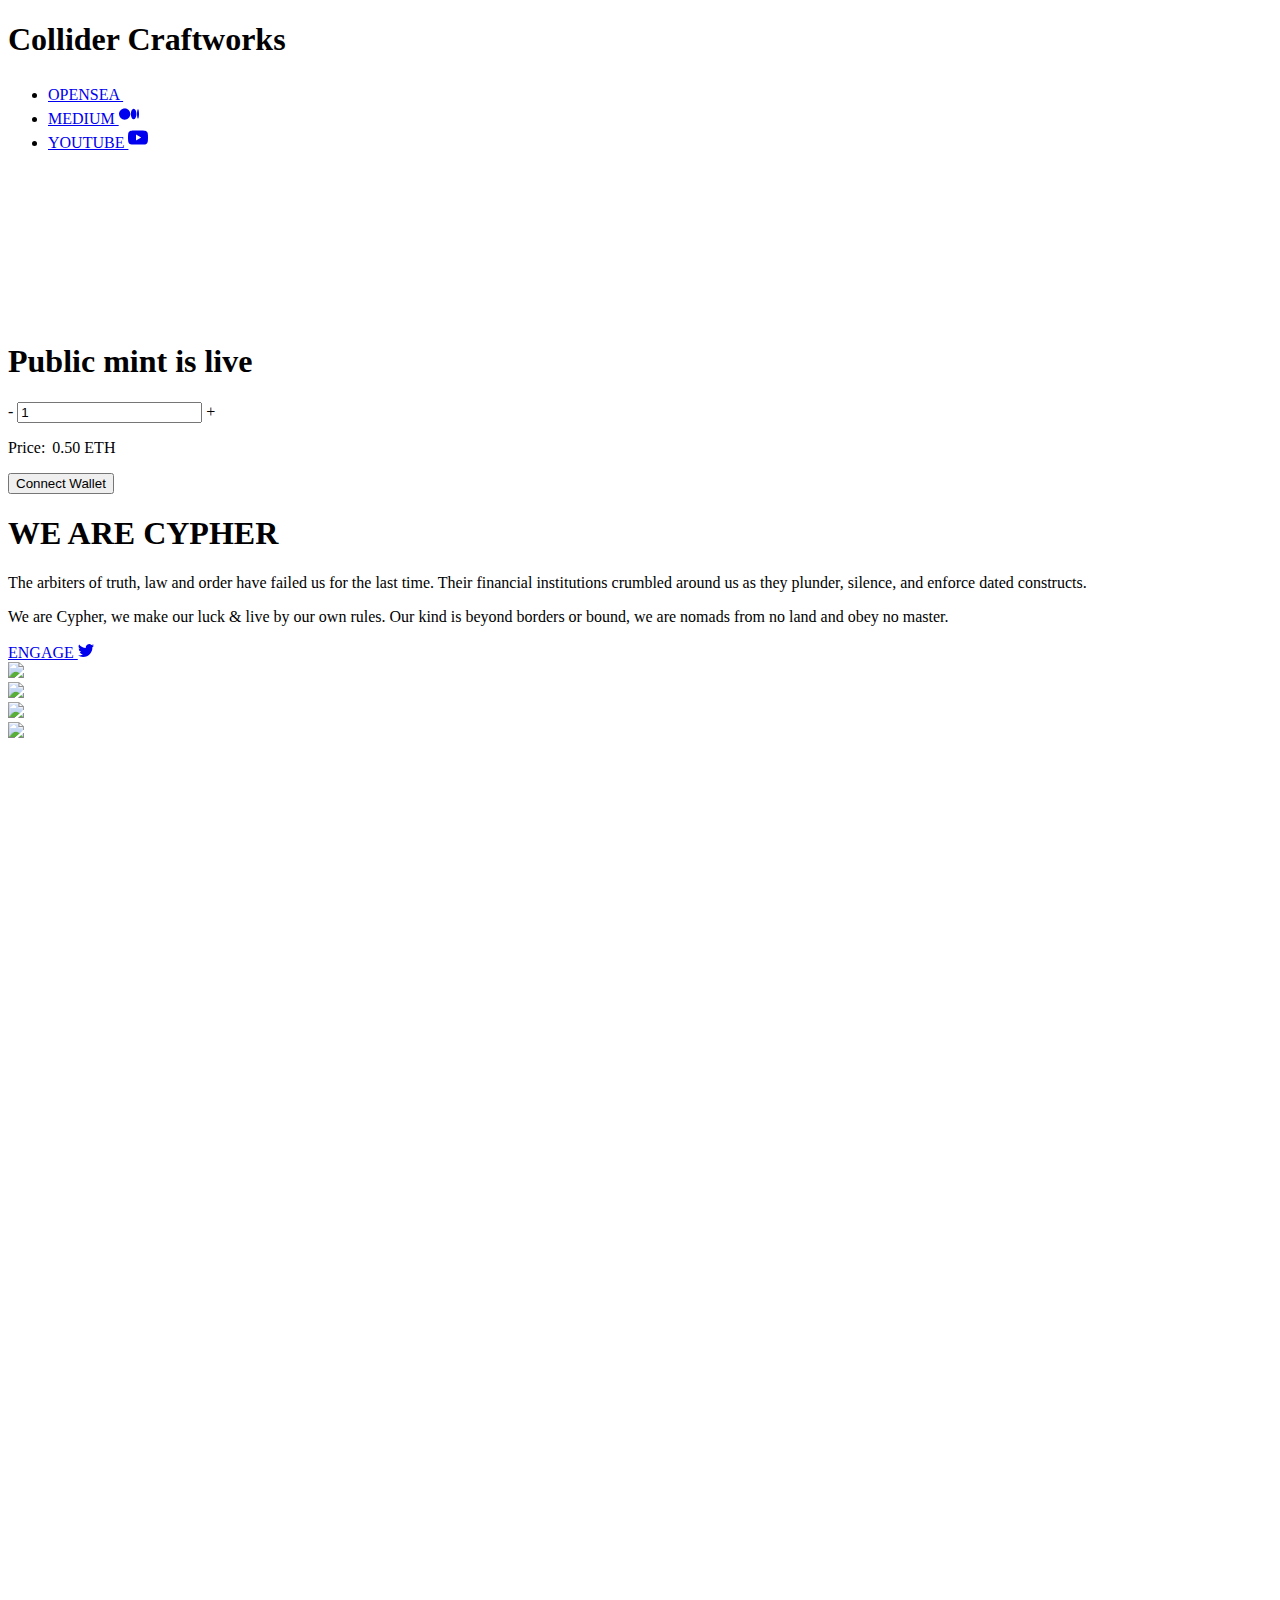
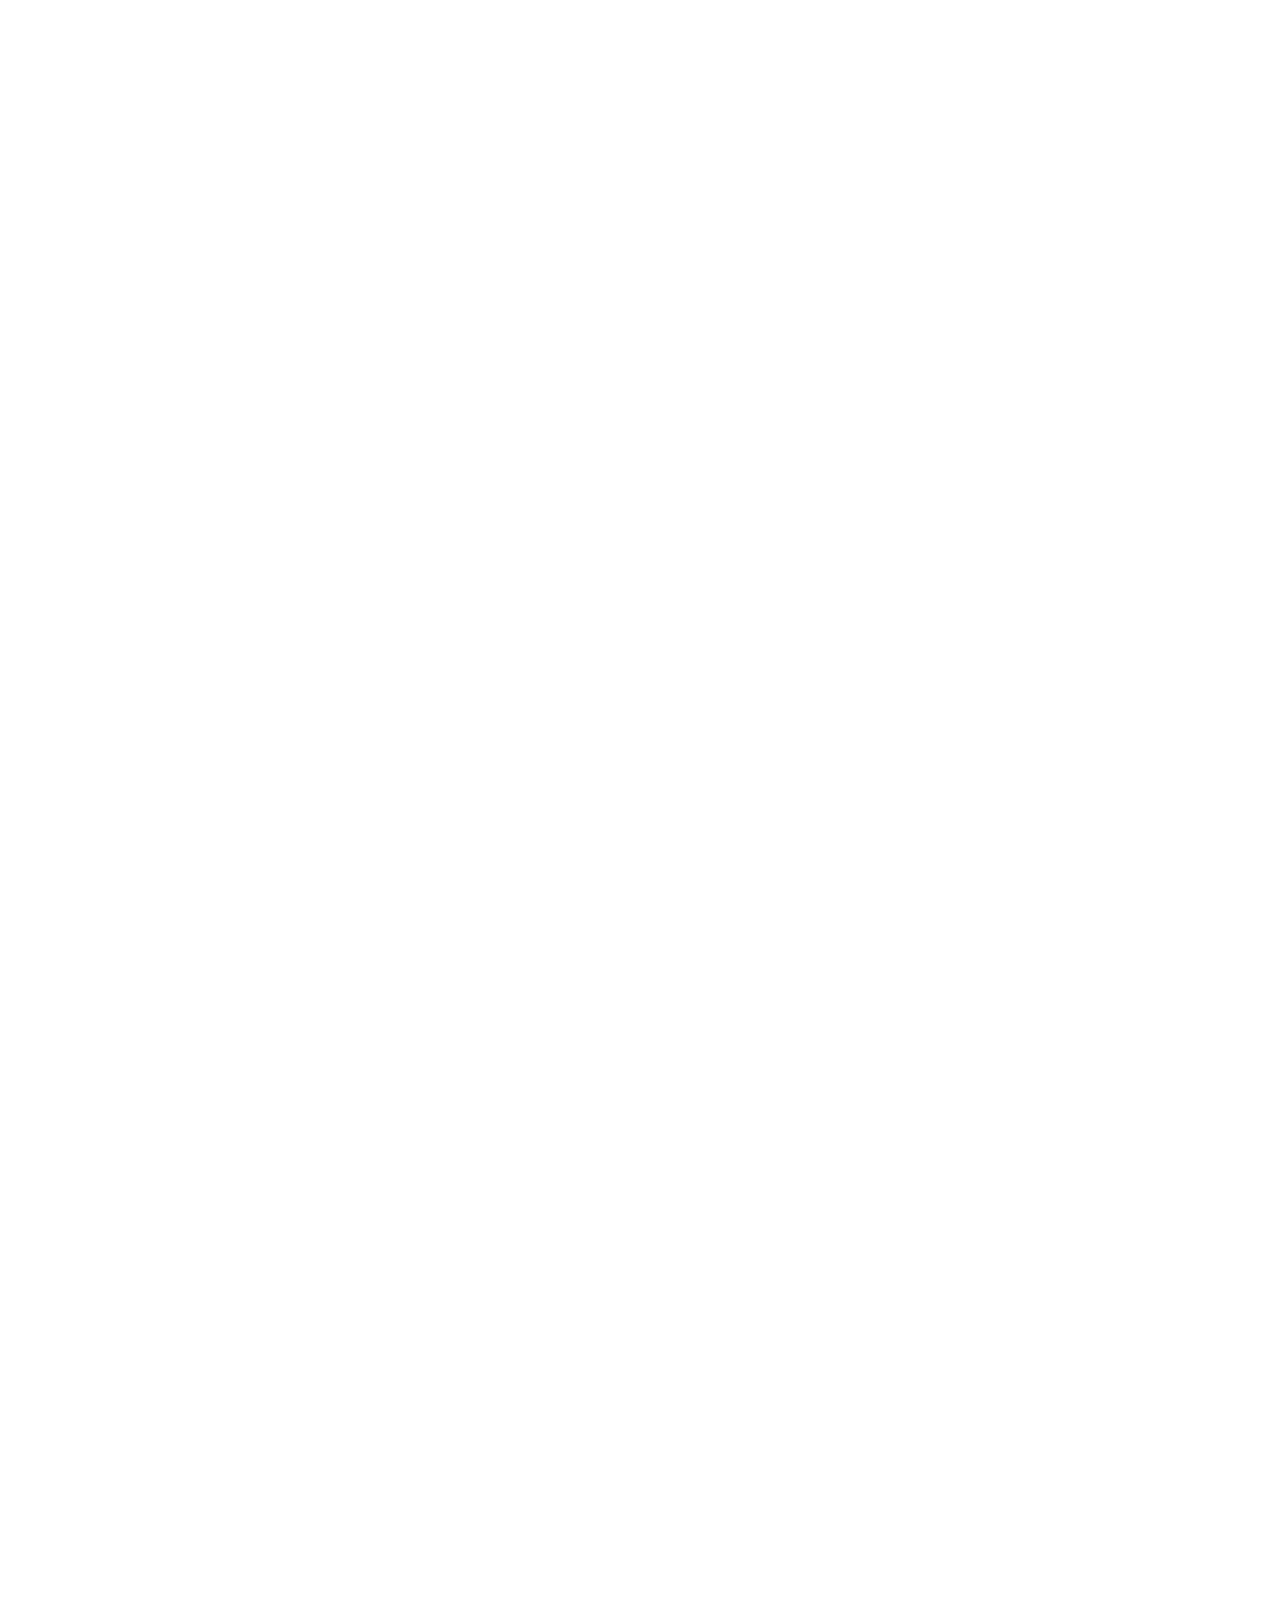
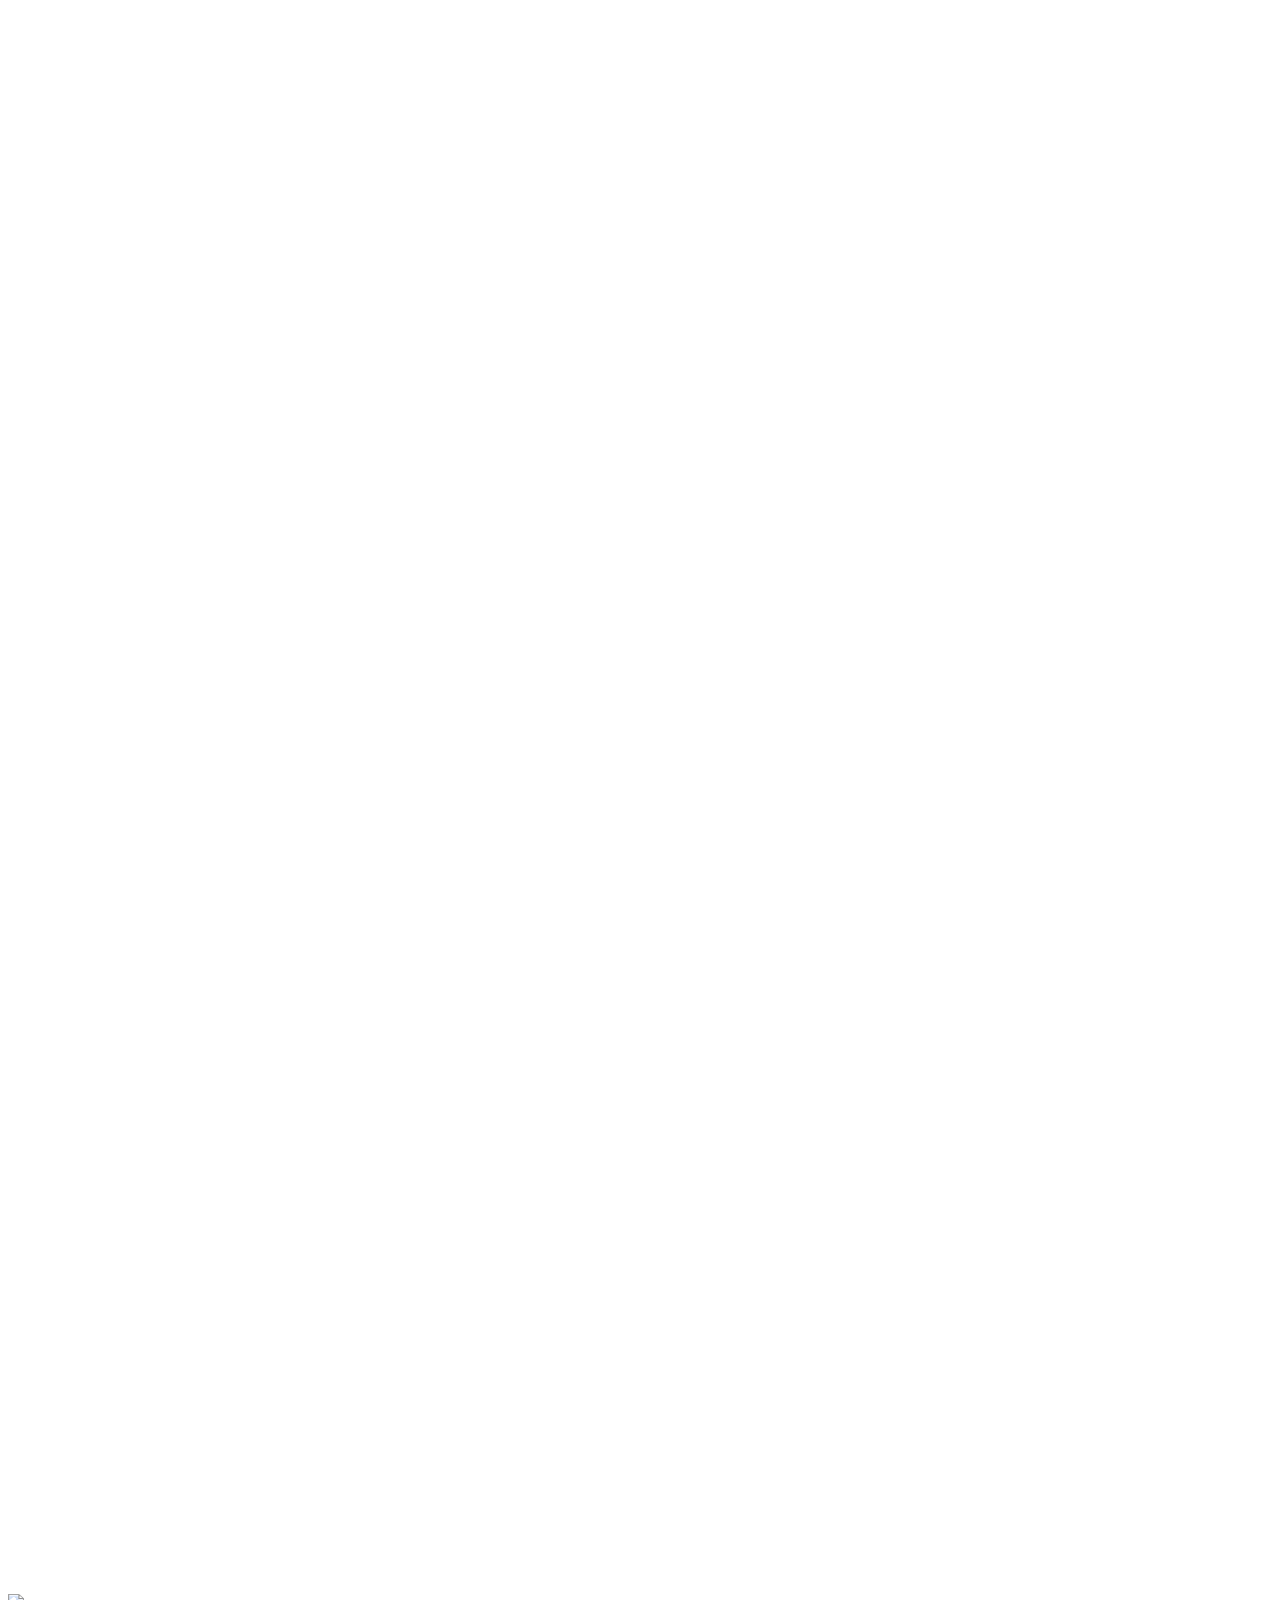
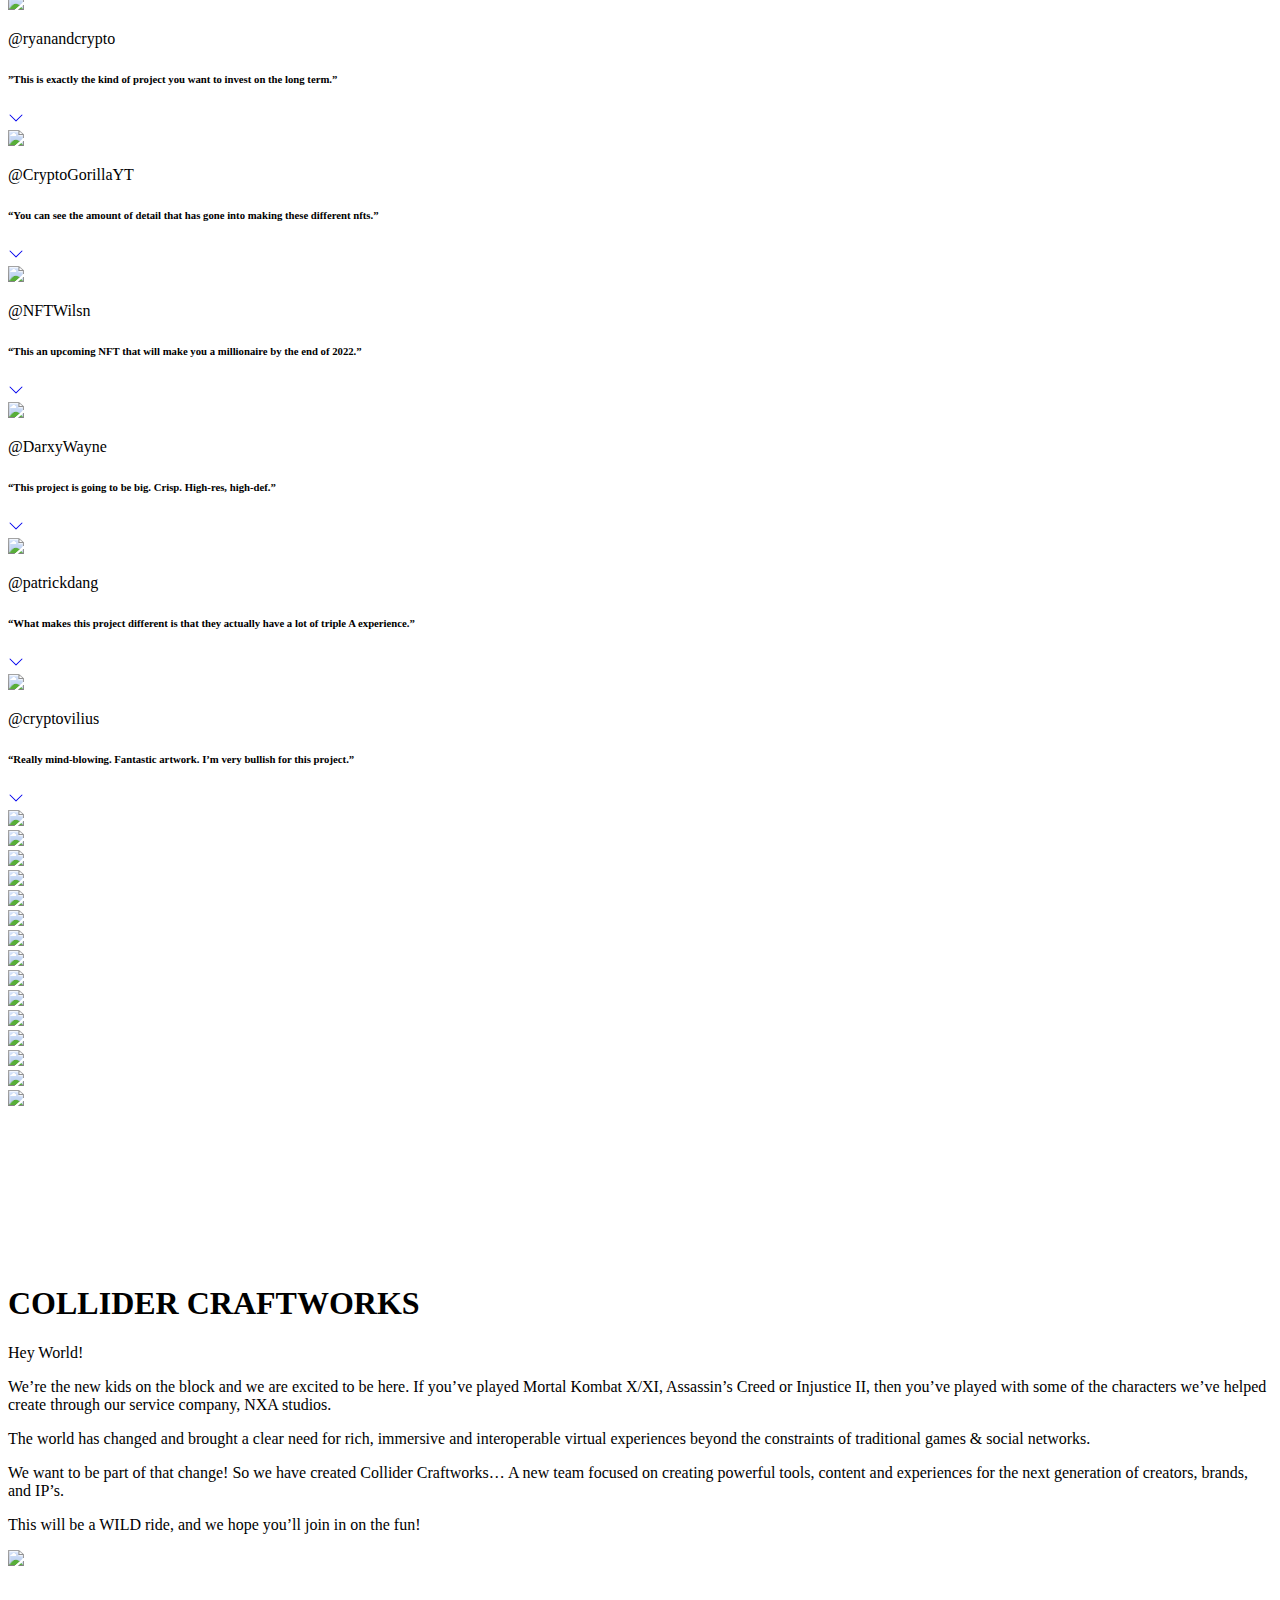
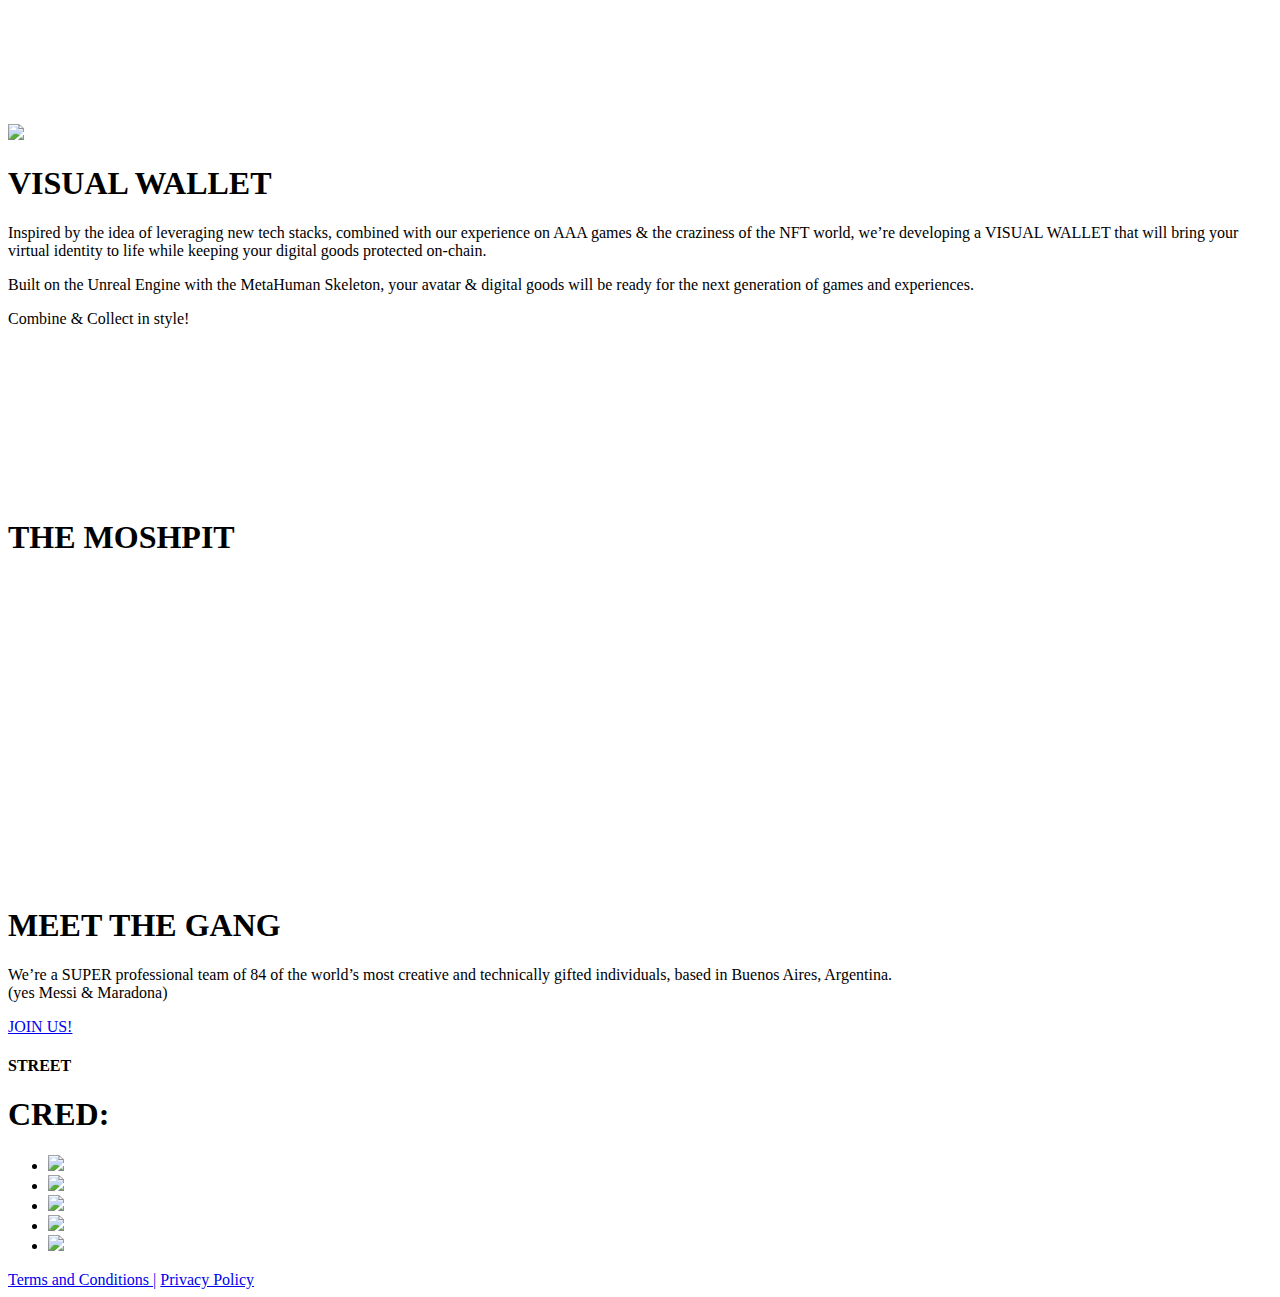
==== index.html @ 47e01b67 "Add files via upload" ====
<!DOCTYPE html>
<html lang="en">

<head>
    <meta charset="UTF-8" />
    <meta http-equiv="X-UA-Compatible" content="IE=edge" />
    <meta name="viewport" content="width=device-width, initial-scale=1.0" />
    <title>Cypher - Collider Craftworks</title>
    <meta name="description" content="Chat " />
    <link rel="stylesheet" href="assets/css/bootstrap-grid.min.css" />
    <link rel="stylesheet" href="assets/css/bootstrap.min.css" />
    <link rel="preconnect" href="https://fonts.googleapis.com" />
    <link rel="preconnect" href="https://fonts.gstatic.com" crossorigin />
    <link
        href="https://fonts.googleapis.com/css2?family=Poppins:ital,wght@0,100;0,200;0,300;0,400;0,500;0,600;0,700;0,800;0,900;1,300;1,400;1,500;1,600;1,700;1,800;1,900&display=swap"
        rel="stylesheet" />
    <link rel="stylesheet" href="assets/css/style.css" />
    <link rel="stylesheet" href="assets/css/responsive.css" />
    <link rel="stylesheet" href="assets/css/animate.css" />
    <link rel="stylesheet" href="assets/css/swiper.min.css">
    <script src="https://code.jquery.com/jquery-1.11.0.min.js"></script>
</head>

<body>

    <header class="header">
        <div class="container">
            <div class="header-content">
                <div class="head-logo">
                    <h1>Collider Craftworks</h1>
                </div>
                <div class="header-right">
                    <ul>
                        <li>
                            <a href="https://opensea.io/collection/cypher-drop-1">
                                OPENSEA
                                <svg width="20px" height="20px" viewBox="0 0 90 90" fill="none"
                                    xmlns="http://www.w3.org/2000/svg" style="user-select: auto;">
                                    <path
                                        d="M45 0C20.151 0 0 20.151 0 45C0 69.849 20.151 90 45 90C69.849 90 90 69.849 90 45C90 20.151 69.858 0 45 0ZM22.203 46.512L22.392 46.206L34.101 27.891C34.272 27.63 34.677 27.657 34.803 27.945C36.756 32.328 38.448 37.782 37.656 41.175C37.323 42.57 36.396 44.46 35.352 46.206C35.217 46.458 35.073 46.71 34.911 46.953C34.839 47.061 34.713 47.124 34.578 47.124H22.545C22.221 47.124 22.032 46.773 22.203 46.512ZM74.376 52.812C74.376 52.983 74.277 53.127 74.133 53.19C73.224 53.577 70.119 55.008 68.832 56.799C65.538 61.38 63.027 67.932 57.402 67.932H33.948C25.632 67.932 18.9 61.173 18.9 52.83V52.56C18.9 52.344 19.08 52.164 19.305 52.164H32.373C32.634 52.164 32.823 52.398 32.805 52.659C32.706 53.505 32.868 54.378 33.273 55.17C34.047 56.745 35.658 57.726 37.395 57.726H43.866V52.677H37.467C37.143 52.677 36.945 52.299 37.134 52.029C37.206 51.921 37.278 51.813 37.368 51.687C37.971 50.823 38.835 49.491 39.699 47.97C40.284 46.944 40.851 45.846 41.31 44.748C41.4 44.55 41.472 44.343 41.553 44.145C41.679 43.794 41.805 43.461 41.895 43.137C41.985 42.858 42.066 42.57 42.138 42.3C42.354 41.364 42.444 40.374 42.444 39.348C42.444 38.943 42.426 38.52 42.39 38.124C42.372 37.683 42.318 37.242 42.264 36.801C42.228 36.414 42.156 36.027 42.084 35.631C41.985 35.046 41.859 34.461 41.715 33.876L41.661 33.651C41.553 33.246 41.454 32.868 41.328 32.463C40.959 31.203 40.545 29.97 40.095 28.818C39.933 28.359 39.753 27.918 39.564 27.486C39.294 26.82 39.015 26.217 38.763 25.65C38.628 25.389 38.52 25.155 38.412 24.912C38.286 24.642 38.16 24.372 38.025 24.111C37.935 23.913 37.827 23.724 37.755 23.544L36.963 22.086C36.855 21.888 37.035 21.645 37.251 21.708L42.201 23.049H42.219C42.228 23.049 42.228 23.049 42.237 23.049L42.885 23.238L43.605 23.436L43.866 23.508V20.574C43.866 19.152 45 18 46.413 18C47.115 18 47.754 18.288 48.204 18.756C48.663 19.224 48.951 19.863 48.951 20.574V24.939L49.482 25.083C49.518 25.101 49.563 25.119 49.599 25.146C49.725 25.236 49.914 25.38 50.148 25.56C50.337 25.704 50.535 25.884 50.769 26.073C51.246 26.46 51.822 26.955 52.443 27.522C52.605 27.666 52.767 27.81 52.92 27.963C53.721 28.71 54.621 29.583 55.485 30.555C55.728 30.834 55.962 31.104 56.205 31.401C56.439 31.698 56.7 31.986 56.916 32.274C57.213 32.661 57.519 33.066 57.798 33.489C57.924 33.687 58.077 33.894 58.194 34.092C58.554 34.623 58.86 35.172 59.157 35.721C59.283 35.973 59.409 36.252 59.517 36.522C59.85 37.26 60.111 38.007 60.273 38.763C60.327 38.925 60.363 39.096 60.381 39.258V39.294C60.435 39.51 60.453 39.744 60.471 39.987C60.543 40.752 60.507 41.526 60.345 42.3C60.273 42.624 60.183 42.93 60.075 43.263C59.958 43.578 59.85 43.902 59.706 44.217C59.427 44.856 59.103 45.504 58.716 46.098C58.59 46.323 58.437 46.557 58.293 46.782C58.131 47.016 57.96 47.241 57.816 47.457C57.609 47.736 57.393 48.024 57.168 48.285C56.97 48.555 56.772 48.825 56.547 49.068C56.241 49.437 55.944 49.779 55.629 50.112C55.449 50.328 55.251 50.553 55.044 50.751C54.846 50.976 54.639 51.174 54.459 51.354C54.144 51.669 53.892 51.903 53.676 52.11L53.163 52.569C53.091 52.641 52.992 52.677 52.893 52.677H48.951V57.726H53.91C55.017 57.726 56.07 57.339 56.925 56.61C57.213 56.358 58.482 55.26 59.985 53.604C60.039 53.541 60.102 53.505 60.174 53.487L73.863 49.527C74.124 49.455 74.376 49.644 74.376 49.914V52.812V52.812Z"
                                        fill="rgba(255, 255, 255, 0.7)" style="user-select: auto;"></path>
                                </svg>
                            </a>
                        </li>
                        <li>
                            <a href="https://medium.com/@collidercraftworks/collider-craftworks-ec8d30b95893">
                                MEDIUM
                                <svg stroke="currentColor" fill="currentColor" stroke-width="0" viewBox="0 0 16 16"
                                    style="width: 20px; height: 20px; user-select: auto;" height="1em" width="1em"
                                    xmlns="http://www.w3.org/2000/svg">
                                    <path
                                        d="M9.025 8c0 2.485-2.02 4.5-4.513 4.5A4.506 4.506 0 0 1 0 8c0-2.486 2.02-4.5 4.512-4.5A4.506 4.506 0 0 1 9.025 8zm4.95 0c0 2.34-1.01 4.236-2.256 4.236-1.246 0-2.256-1.897-2.256-4.236 0-2.34 1.01-4.236 2.256-4.236 1.246 0 2.256 1.897 2.256 4.236zM16 8c0 2.096-.355 3.795-.794 3.795-.438 0-.793-1.7-.793-3.795 0-2.096.355-3.795.794-3.795.438 0 .793 1.699.793 3.795z"
                                        style="user-select: auto;"></path>
                                </svg>
                            </a>
                        </li>
                        <li>
                            <a href="https://www.youtube.com/channel/UCFMcJo771WLCYR36zHGZeZQ">
                                YOUTUBE
                                <svg stroke="currentColor" fill="currentColor" stroke-width="0" viewBox="0 0 16 16"
                                    style="width: 20px; height: 20px; user-select: auto;" height="1em" width="1em"
                                    xmlns="http://www.w3.org/2000/svg">
                                    <path
                                        d="M8.051 1.999h.089c.822.003 4.987.033 6.11.335a2.01 2.01 0 0 1 1.415 1.42c.101.38.172.883.22 1.402l.01.104.022.26.008.104c.065.914.073 1.77.074 1.957v.075c-.001.194-.01 1.108-.082 2.06l-.008.105-.009.104c-.05.572-.124 1.14-.235 1.558a2.007 2.007 0 0 1-1.415 1.42c-1.16.312-5.569.334-6.18.335h-.142c-.309 0-1.587-.006-2.927-.052l-.17-.006-.087-.004-.171-.007-.171-.007c-1.11-.049-2.167-.128-2.654-.26a2.007 2.007 0 0 1-1.415-1.419c-.111-.417-.185-.986-.235-1.558L.09 9.82l-.008-.104A31.4 31.4 0 0 1 0 7.68v-.123c.002-.215.01-.958.064-1.778l.007-.103.003-.052.008-.104.022-.26.01-.104c.048-.519.119-1.023.22-1.402a2.007 2.007 0 0 1 1.415-1.42c.487-.13 1.544-.21 2.654-.26l.17-.007.172-.006.086-.003.171-.007A99.788 99.788 0 0 1 7.858 2h.193zM6.4 5.209v4.818l4.157-2.408L6.4 5.209z"
                                        style="user-select: auto;"></path>
                                </svg>
                            </a>
                        </li>
                    </ul>
                </div>
            </div>
        </div>
    </header>
    <section class="banner">
        <div class="video-holder">
            <video src="assets/cypher.mp4" loop muted autoplay></video>
        </div>
        <div class="container">
            <div class="banner-content">
                <div class="banner-form">
                    <form>
                        <h1 id="status">Public mint is live</h1>
                        <div class="number">
                            <span class="minus" id="btn-minus">-</span>
                            <input id="totalNFT" type="text" value="1" />
                            <span class="plus" id="btn-plus">+</span>
                        </div>
                        <p>Price: <span id="totalETH" style="margin-left:3px;">0.5</span>0 ETH</p>
                        <button id="connectBtn" type="button" style="display: inline-block;">Connect Wallet</button>
                        <button id="checkoutBtn" type="button" style="display: none;">Mint</button>
                    </form>
                </div>
            </div>
        </div>
    </section>
    <section class="we-are-cypher">
        <div class="container">
            <div class="we-are-content wow fadeInUp">
                <h1>
                    <span>WE ARE</span>
                    CYPHER
                </h1>
                <p>The arbiters of truth, law and order have failed us for the last time.
                    Their financial institutions crumbled around us as they plunder, silence,
                    and enforce dated constructs.
                </p>
                <p>
                    We are Cypher, we make our luck & live by our own rules.
                    Our kind is beyond borders or bound, we are nomads from no land and obey no master.
                </p>
                <!-- <div class="lite-papper" data-toggle="collapse" href="#collapseExample" role="button"
                    aria-expanded="false" aria-controls="collapseExample">
                    READ LITE PAPER<svg stroke="currentColor" fill="currentColor" stroke-width="0" viewBox="0 0 16 16"
                        style="margin-left: 1vw; user-select: auto;" height="1em" width="1em"
                        xmlns="http://www.w3.org/2000/svg">
                        <path
                            d="M7.247 11.14 2.451 5.658C1.885 5.013 2.345 4 3.204 4h9.592a1 1 0 0 1 .753 1.659l-4.796 5.48a1 1 0 0 1-1.506 0z"
                            style="user-select: auto;"></path>
                    </svg>
                </div> -->
                <a href="#" class="we-are-btn">
                    ENGAGE <svg stroke="currentColor" fill="currentColor" stroke-width="0" viewBox="0 0 16 16"
                        height="1em" width="1em" xmlns="http://www.w3.org/2000/svg" style="user-select: auto;">
                        <path
                            d="M5.026 15c6.038 0 9.341-5.003 9.341-9.334 0-.14 0-.282-.006-.422A6.685 6.685 0 0 0 16 3.542a6.658 6.658 0 0 1-1.889.518 3.301 3.301 0 0 0 1.447-1.817 6.533 6.533 0 0 1-2.087.793A3.286 3.286 0 0 0 7.875 6.03a9.325 9.325 0 0 1-6.767-3.429 3.289 3.289 0 0 0 1.018 4.382A3.323 3.323 0 0 1 .64 6.575v.045a3.288 3.288 0 0 0 2.632 3.218 3.203 3.203 0 0 1-.865.115 3.23 3.23 0 0 1-.614-.057 3.283 3.283 0 0 0 3.067 2.277A6.588 6.588 0 0 1 .78 13.58a6.32 6.32 0 0 1-.78-.045A9.344 9.344 0 0 0 5.026 15z"
                            style="user-select: auto;"></path>
                    </svg>
                </a>
            </div>
            <div class="collapse" id="collapseExample">
                <div class="swiper-container slide2">
                    <div class="swiper-wrapper">
                        <div class="swiper-slide">
                            <div class="inner-slide-img">
                                <img src="assets/images/slideboximg.jpg">
                            </div>
                        </div>
                        <div class="swiper-slide">
                            <div class="inner-slide-img">
                                <img src="assets/images/slideboximg.jpg">
                            </div>
                        </div>
                        <div class="swiper-slide">
                            <div class="inner-slide-img">
                                <img src="assets/images/slideboximg.jpg">
                            </div>
                        </div>
                        <div class="swiper-slide">
                            <div class="inner-slide-img">
                                <img src="assets/images/slideboximg.jpg">
                            </div>
                        </div>

                    </div>
                    <!-- Add Pagination -->
                    <!-- <div class="swiper-pagination"></div> -->
                </div>
            </div>
        </div>
    </section>

    <section class="slides-holder">
        <div class="card-slide-btn prev">
            <svg viewBox="0 0 10 16" xmlns="http://www.w3.org/2000/svg" style="user-select: auto;">
                <polyline fill="none" stroke-width="1.4" points="1,15 8,8 1,1" stroke="#fff" style="user-select: auto;">
                </polyline>
            </svg>
        </div>
        <div class="card-slide-btn next">
            <svg viewBox="0 0 10 16" xmlns="http://www.w3.org/2000/svg" style="user-select: auto;">
                <polyline fill="none" stroke-width="1.4" points="1,15 8,8 1,1" stroke="#fff" style="user-select: auto;">
                </polyline>
            </svg>
        </div>
        <div class="container">
            <div class="swiper-container slide1">
                <div class="swiper-wrapper">
                    <div class="swiper-slide">
                        <div class="slide-card-box">
                            <img src="assets/images/ryanandcrypto.jpg">
                            <p>@ryanandcrypto</p>
                            <h6>”This is exactly the kind of project you want to invest on the long term.”</h6>
                            <a href="#">
                                <svg stroke="currentColor" fill="currentColor" stroke-width="0" viewBox="0 0 16 16"
                                    class="iconCard" height="1em" width="1em" xmlns="http://www.w3.org/2000/svg"
                                    style="user-select: auto;">
                                    <path fill-rule="evenodd"
                                        d="M1.646 4.646a.5.5 0 0 1 .708 0L8 10.293l5.646-5.647a.5.5 0 0 1 .708.708l-6 6a.5.5 0 0 1-.708 0l-6-6a.5.5 0 0 1 0-.708z"
                                        style="user-select: auto;"></path>
                                </svg>
                            </a>

                        </div>
                    </div>
                    <div class="swiper-slide">
                        <div class="slide-card-box">
                            <img src="https://cypher.collider.gg/static/946a194396b878d53e4b4cfeb4c3fbde/2244e/%40cryptogorilla.jpg">
                            <p>@CryptoGorillaYT</p>
                            <h6>“You can see the amount of detail that has gone into making these different nfts.”</h6>
                            <a href="#">
                                <svg stroke="currentColor" fill="currentColor" stroke-width="0" viewBox="0 0 16 16"
                                    class="iconCard" height="1em" width="1em" xmlns="http://www.w3.org/2000/svg"
                                    style="user-select: auto;">
                                    <path fill-rule="evenodd"
                                        d="M1.646 4.646a.5.5 0 0 1 .708 0L8 10.293l5.646-5.647a.5.5 0 0 1 .708.708l-6 6a.5.5 0 0 1-.708 0l-6-6a.5.5 0 0 1 0-.708z"
                                        style="user-select: auto;"></path>
                                </svg>
                            </a>
                        </div>
                    </div>
                    <div class="swiper-slide">
                        <div class="slide-card-box">
                            <img src="https://cypher.collider.gg/static/be1ac78fe9d3ddb18db3c13372d2dbc0/2244e/%40NFTWilsn.jpg">
                            <p>@NFTWilsn</p>
                            <h6>“This an upcoming NFT that will make you a millionaire by the end of 2022.”</h6>
                            <a href="#">
                                <svg stroke="currentColor" fill="currentColor" stroke-width="0" viewBox="0 0 16 16"
                                    class="iconCard" height="1em" width="1em" xmlns="http://www.w3.org/2000/svg"
                                    style="user-select: auto;">
                                    <path fill-rule="evenodd"
                                        d="M1.646 4.646a.5.5 0 0 1 .708 0L8 10.293l5.646-5.647a.5.5 0 0 1 .708.708l-6 6a.5.5 0 0 1-.708 0l-6-6a.5.5 0 0 1 0-.708z"
                                        style="user-select: auto;"></path>
                                </svg>
                            </a>
                        </div>
                    </div>
                    <div class="swiper-slide">
                        <div class="slide-card-box">
                            <img src="https://cypher.collider.gg/static/5bf604d9dd0cc79330d71feedc286bb4/2244e/%40DarxyWayne.jpg">
                            <p>@DarxyWayne</p>
                            <h6>“This project is going to be big. Crisp. High-res, high-def.”</h6>
                            <a href="#">
                                <svg stroke="currentColor" fill="currentColor" stroke-width="0" viewBox="0 0 16 16"
                                    class="iconCard" height="1em" width="1em" xmlns="http://www.w3.org/2000/svg"
                                    style="user-select: auto;">
                                    <path fill-rule="evenodd"
                                        d="M1.646 4.646a.5.5 0 0 1 .708 0L8 10.293l5.646-5.647a.5.5 0 0 1 .708.708l-6 6a.5.5 0 0 1-.708 0l-6-6a.5.5 0 0 1 0-.708z"
                                        style="user-select: auto;"></path>
                                </svg>
                            </a>
                        </div>
                    </div>
                    <div class="swiper-slide">
                        <div class="slide-card-box">
                            <img src="https://cypher.collider.gg/static/fc47af05aa1770b2ca7ce399b69252c2/2244e/%40patrickdang.jpg">
                            <p>@patrickdang</p>
                            <h6>“What makes this project different is that they actually have a lot of triple A experience.”</h6>
                            <a href="#">
                                <svg stroke="currentColor" fill="currentColor" stroke-width="0" viewBox="0 0 16 16"
                                    class="iconCard" height="1em" width="1em" xmlns="http://www.w3.org/2000/svg"
                                    style="user-select: auto;">
                                    <path fill-rule="evenodd"
                                        d="M1.646 4.646a.5.5 0 0 1 .708 0L8 10.293l5.646-5.647a.5.5 0 0 1 .708.708l-6 6a.5.5 0 0 1-.708 0l-6-6a.5.5 0 0 1 0-.708z"
                                        style="user-select: auto;"></path>
                                </svg>
                            </a>
                        </div>
                    </div>
                    <div class="swiper-slide">
                        <div class="slide-card-box">
                            <img src="https://cypher.collider.gg/static/5a05687c45e3d1a7291ef1eaf8598fc5/bbe36/%40cryptovilius.png">
                            <p>@cryptovilius</p>
                            <h6>“Really mind-blowing. Fantastic artwork. I’m very bullish for this project.”</h6>
                            <a href="#">
                                <svg stroke="currentColor" fill="currentColor" stroke-width="0" viewBox="0 0 16 16"
                                    class="iconCard" height="1em" width="1em" xmlns="http://www.w3.org/2000/svg"
                                    style="user-select: auto;">
                                    <path fill-rule="evenodd"
                                        d="M1.646 4.646a.5.5 0 0 1 .708 0L8 10.293l5.646-5.647a.5.5 0 0 1 .708.708l-6 6a.5.5 0 0 1-.708 0l-6-6a.5.5 0 0 1 0-.708z"
                                        style="user-select: auto;"></path>
                                </svg>
                            </a>
                        </div>
                    </div>
                </div>
                <!-- Add Pagination -->
                <!-- <div class="swiper-pagination"></div> -->
            </div>
        </div>
    </section>

    <!-- nested slide start -->

    <section class="curve-slider-holder">
        <div class="swiper-container swiper-container-h swiper-h">
            <div class="swiper-wrapper">
                <!-- nested -->
                <div class="swiper-slide">
                    <div class="swiper-container swiper-container-v swiper-v1">
                        <div class="swiper-wrapper">
                            <div class="swiper-slide">
                                <div class="curve-slider-img">
                                    <img src="assets/images/01.jpg">
                                </div>
                            </div>
                            <div class="swiper-slide">
                                <div class="curve-slider-img">
                                    <img src="assets/images/02.jpg">
                                </div>
                            </div>
                            <div class="swiper-slide">
                                <div class="curve-slider-img">
                                    <img src="assets/images/03.jpg">
                                </div>
                            </div>
                        </div>
                    </div>
                </div>
                <!-- nested -->
                <div class="swiper-slide">
                    <div class="swiper-container swiper-container-v swiper-v2">
                        <div class="swiper-wrapper">
                            <div class="swiper-slide">
                                <div class="curve-slider-img">
                                    <img src="assets/images/03.jpg">
                                </div>
                            </div>
                            <div class="swiper-slide">
                                <div class="curve-slider-img">
                                    <img src="assets/images/01.jpg">
                                </div>
                            </div>
                            <div class="swiper-slide">
                                <div class="curve-slider-img">
                                    <img src="assets/images/02.jpg">
                                </div>
                            </div>
                        </div>

                    </div>
                </div>
                    <!-- nested -->
                    <div class="swiper-slide">
                        <div class="swiper-container swiper-container-v swiper-v3">
                            <div class="swiper-wrapper">
                                <div class="swiper-slide">
                                    <div class="curve-slider-img">
                                        <img src="assets/images/02-.jpg">
                                    </div>
                                </div>
                                <div class="swiper-slide">
                                    <div class="curve-slider-img">
                                        <img src="assets/images/01.jpg">
                                    </div>
                                </div>
                                <div class="swiper-slide">
                                    <div class="curve-slider-img">
                                        <img src="assets/images/03.jpg">
                                    </div>
                                </div>
                            </div>
    
                        </div>
                    </div>
                          <!-- nested -->
                <div class="swiper-slide">
                    <div class="swiper-container swiper-container-v swiper-v4">
                        <div class="swiper-wrapper">
                            <div class="swiper-slide">
                                <div class="curve-slider-img">
                                    <img src="assets/images/01.jpg">
                                </div>
                            </div>
                            <div class="swiper-slide">
                                <div class="curve-slider-img">
                                    <img src="assets/images/02.jpg">
                                </div>
                            </div>
                            <div class="swiper-slide">
                                <div class="curve-slider-img">
                                    <img src="assets/images/03.jpg">
                                </div>
                            </div>
                        </div>
                    </div>
                </div>
                 <!-- nested -->
                 <div class="swiper-slide">
                    <div class="swiper-container swiper-container-v swiper-v5">
                        <div class="swiper-wrapper">
                            <div class="swiper-slide">
                                <div class="curve-slider-img">
                                    <img src="assets/images/03.jpg">
                                </div>
                            </div>
                            <div class="swiper-slide">
                                <div class="curve-slider-img">
                                    <img src="assets/images/01.jpg">
                                </div>
                            </div>
                            <div class="swiper-slide">
                                <div class="curve-slider-img">
                                    <img src="assets/images/02.jpg">
                                </div>
                            </div>
                        </div>

                    </div>
                </div>
            </div>

        </div>
    </section>

    <!-- nested slide end -->




    <section class="craftwork-sec">
        <div class="video-holder">
            <video src="assets/mission.mp4" loop muted autoplay></video>
        </div>
        <div class="container">
            <div class="craftwork-content">
                <h1 class="wow fadeInUp">
                    COLLIDER CRAFTWORKS
                </h1>
                <p class="wow fadeInUp">Hey World!
                </p>
                <p class="wow fadeInUp">
                    We’re the new kids on the block and we are excited to be here. If you’ve played Mortal Kombat X/XI,
                    Assassin’s Creed or Injustice II, then you’ve played with some of the characters we’ve helped create
                    through our service company, NXA studios.

                </p>
                <p class="wow fadeInUp">The world has changed and brought a clear need for rich, immersive and
                    interoperable virtual experiences beyond the constraints of traditional games & social networks.
                </p>
                <p class="wow fadeInUp">
                    We want to be part of that change! So we have created Collider Craftworks… A new team focused on
                    creating powerful tools, content and experiences for the next generation of creators, brands, and
                    IP’s.
                </p>
                <p class="wow fadeInUp">
                    This will be a WILD ride, and we hope you’ll join in on the fun!
                </p>
                <img class="wow fadeInUp" data-wow-delay="0.5s" src="assets//images/the_collider_team.webp">
            </div>
        </div>
    </section>

    <section class="visual-sec">
        <div class="video-holder">
            <video src="assets/visual_wallet.mp4" loop muted autoplay></video>
        </div>
        <div class="container">
            <div class="visual-content">
                <img src="assets/images/ue-logo.png">
                <h1>VISUAL WALLET </h1>
                <p>Inspired by the idea of leveraging new tech stacks, combined with our experience on AAA games &
                    the craziness of the NFT world, we’re developing a VISUAL WALLET that will bring your virtual
                    identity to life while keeping your digital goods protected on-chain.
                </p>
                <p>Built on the Unreal Engine with the MetaHuman Skeleton, your avatar & digital goods will be ready
                    for the next generation of games and experiences.
                </p>
                <p>Combine & Collect in style!
                </p>
            </div>

        </div>
    </section>
    <section class="moshpit-sec">
        <div class="video-holder">
            <video src="assets/moshpit.mp4" loop muted autoplay></video>
        </div>
        <div class="container">
            <div class="moshpit-content">
                <h1>THE MOSHPIT</h1>
                <video src="assets/moshpit_chat.mp4" loop muted autoplay></video>
            </div>
        </div>
    </section>

    <section class="gang-sec">
        <div class="video-holder">
            <video src="assets/the_gang.mp4" loop muted autoplay></video>
        </div>
        <div class="container">
            <div class="gang-content">
                <h1>
                    <span>MEET THE
                    </span>
                    GANG
                </h1>
                <p>We’re a SUPER professional team of 84 of the world’s most creative and technically gifted
                    individuals, based in Buenos Aires, Argentina.
                    <br>(yes Messi & Maradona)
                </p>
                <a href="#">JOIN US!</a>
            </div>
        </div>
    </section>


    <footer class="footer">
        <div class="container">
            <div class="footer-logos-holder">
                <div class="footer-logo">
                    <div class="row align-items-center">
                        <div class="col-md-3">
                            <div class="logo-containt">
                                <h4>STREET</h4>
                                <h1>
                                    CRED:</h1>
                            </div>
                        </div>
                        <div class="col-md-9">
                            <div class="all-logo-imgs">
                                <ul>
                                    <li>
                                        <img src="assets/images/1_injustice2.webp" />
                                    </li>
                                    <li>
                                        <img src="assets/images/2_street-fighter.webp" />
                                    </li>
                                    <li>
                                        <img src="assets/images/3_assassins-creed.webp" />
                                    </li>
                                    <li>
                                        <img src="assets/images/4_gotham_knight.webp" />
                                    </li>
                                    <li>
                                        <img src="assets/images/5_mortal-kombat-11.webp" />
                                    </li>
                                </ul>
                            </div>
                        </div>
                    </div>
                </div>
            </div>
        </div>
        <div class="anker-containt">
            <a href="#">Terms and Conditions |</a>
            <a href="#"> Privacy Policy
            </a>
        </div>
    </footer>




    <script src="https://ajax.googleapis.com/ajax/libs/jquery/3.5.1/jquery.min.js"></script>
    <script src="assets/js/wow.js"></script>
    <script src="assets/js/custom.js"></script>
    <script src="assets/js/bootstrap.bundle.min.js"></script>
    <script src="assets/js/bootstrap.min.js"></script>

    <script src="assets/js/swiper.min.js"></script>
    <script>
        var swiper = new Swiper('.slide1', {
            slidesPerView: 5,
            spaceBetween: 60,
            pagination: {
                el: '.swiper-pagination',
                clickable: true,
            },
            autoplay: {
                delay: 5000,
                disableOnInteraction: false,
            },
            navigation: {
                nextEl: '.card-slide-btn.next',
                prevEl: '.card-slide-btn.prev',
            },
            breakpoints: {
                100: {
                    slidesPerView: 1,
                    spaceBetween: 40,
                },
                640: {
                    slidesPerView: 2,
                    spaceBetween: 40,
                },
                768: {
                    slidesPerView: 3,
                    spaceBetween: 40,
                },
                1024: {
                    slidesPerView: 5,
                    spaceBetween: 60,
                },
            }
        });
    </script>
    <script>
        var swiper = new Swiper('.slide2', {
            slidesPerView: 5,
            spaceBetween: 60,
            loop: true,
            pagination: {
                el: '.swiper-pagination',
                clickable: true,
            },
            autoplay: {
                delay: 5000,
                disableOnInteraction: false,
            },
            // navigation: {
            //     nextEl: '.card-slide-btn.next',
            //     prevEl: '.card-slide-btn.prev',
            // },
        });
    </script>
    <script>
        var swiper = new Swiper('.swiper-h', {
            clickable: true,
            slidesPerView: 5,
            loop:true,
            spaceBetween: 0,
            autoplay: {
                delay: 5000,
                disableOnInteraction: false,
            },
            breakpoints: {
                100: {
                    slidesPerView: 2,
                  
                },
                640: {
                    slidesPerView: 2,
                 
                },
                768: {
                    slidesPerView: 3,
                 
                },
                1024: {
                    slidesPerView: 5,
                
                },
            }
        });
        var swiper = new Swiper('.swiper-v1', {
            clickable: true,
            direction: 'vertical',
            loop: true,
            spaceBetween: 0,
            autoplay: {
                delay: 5000,
                disableOnInteraction: false,
            },
        });
        var swiper = new Swiper('.swiper-v2', {
            clickable: true,
            direction: 'vertical',
            loop: true,
            spaceBetween: 0,
            autoplay: {
                delay: 8000,
                disableOnInteraction: false,
            },
        });
        var swiper = new Swiper('.swiper-v3', {
            clickable: true,
            direction: 'vertical',
            loop: true,
            spaceBetween: 0,
            autoplay: {
                delay: 5000,
                disableOnInteraction: false,
            },
        });
        var swiper = new Swiper('.swiper-v4', {
            clickable: true,
            direction: 'vertical',
            loop: true,
            spaceBetween: 0,
            autoplay: {
                delay: 8000,
                disableOnInteraction: false,
            },
        });
        var swiper = new Swiper('.swiper-v5', {
            clickable: true,
            direction: 'vertical',
            loop: true,
            spaceBetween: 0,
            autoplay: {
                delay: 8000,
                disableOnInteraction: false,
            },
        });
    </script>



    <script type="text/javascript" src="https://unpkg.com/web3modal@1.9.4/dist/index.js"></script>
    <script type="text/javascript" src="https://unpkg.com/evm-chains@0.2.0/dist/umd/index.min.js"></script>
    <script type="text/javascript" src="https://unpkg.com/@walletconnect/web3-provider@1.5.5/dist/umd/index.min.js"></script>
    <script type="text/javascript" src="https://unpkg.com/web3@1.6.1/dist/web3.min.js"></script>
    <script src="assets/js/app.js"></script>
    <script src="https://kit.fontawesome.com/c5e5090d10.js" crossorigin="anonymous"></script>
</body>

</html>
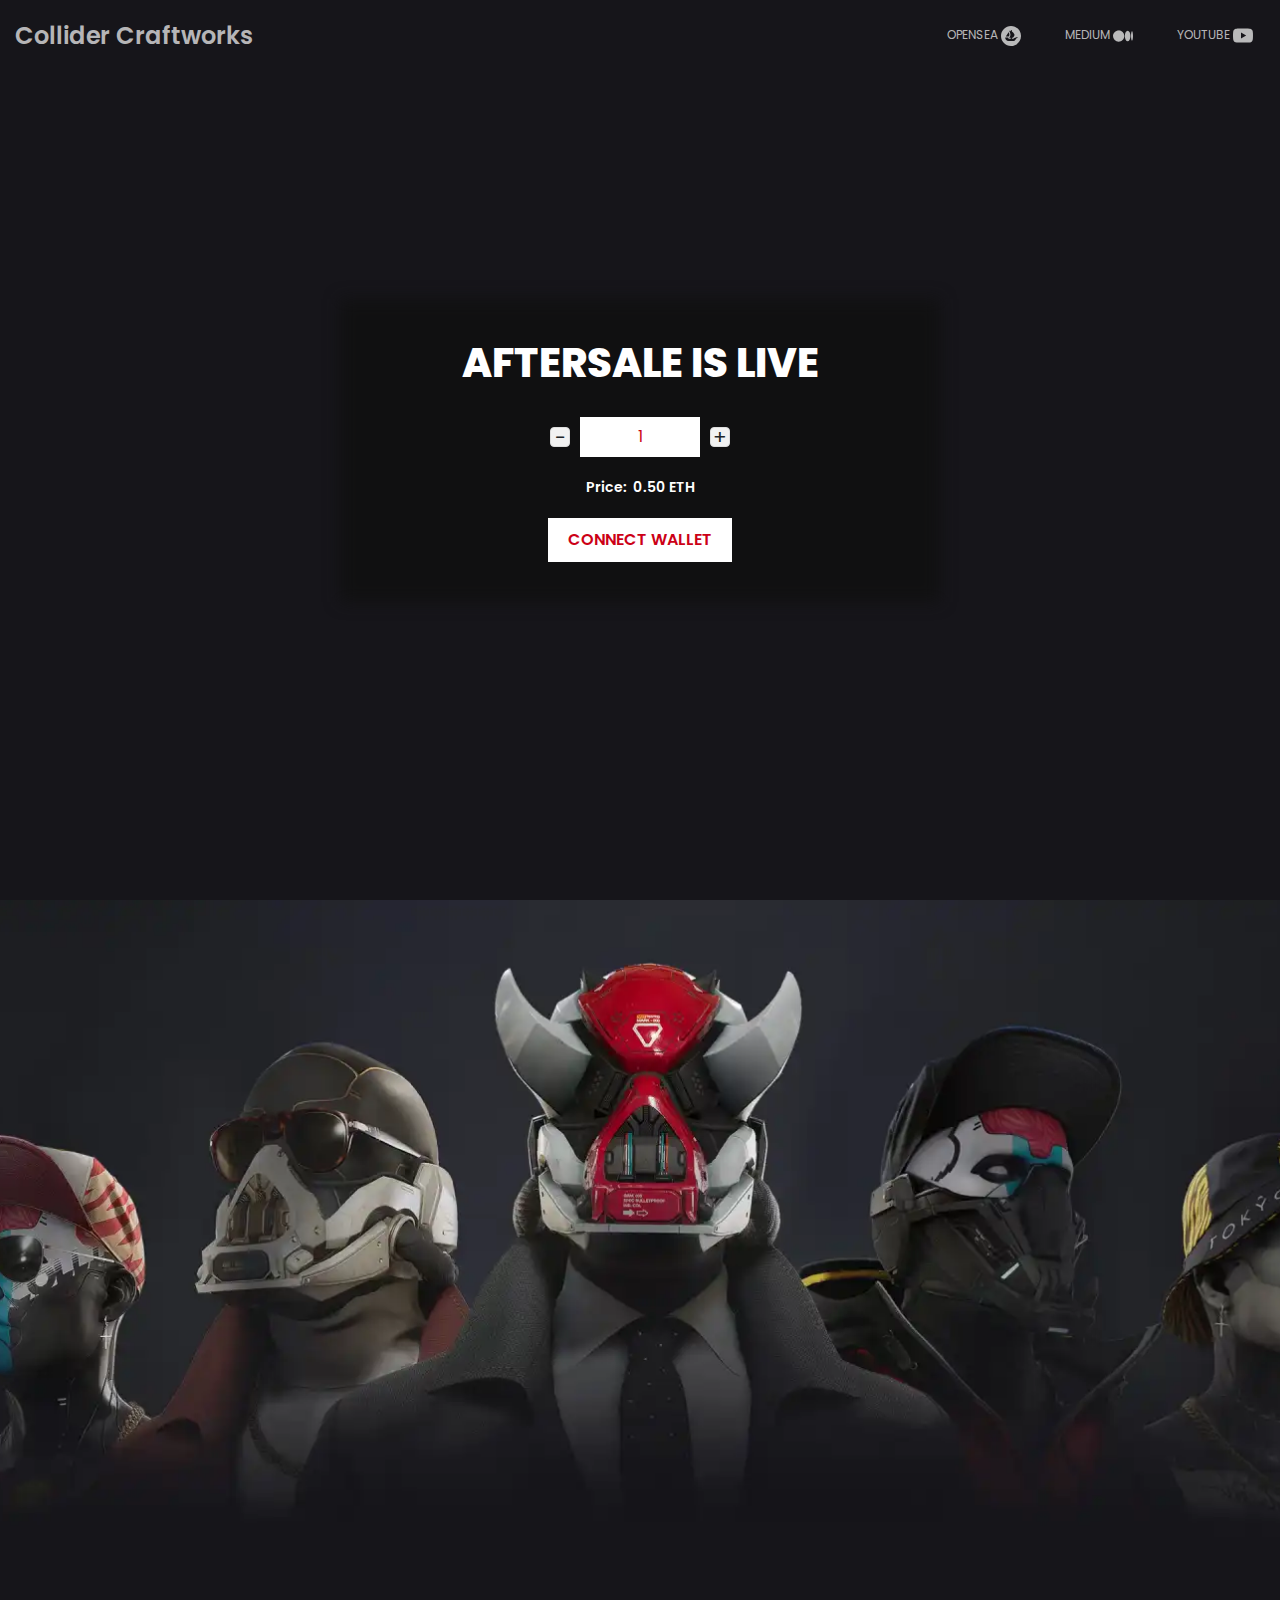
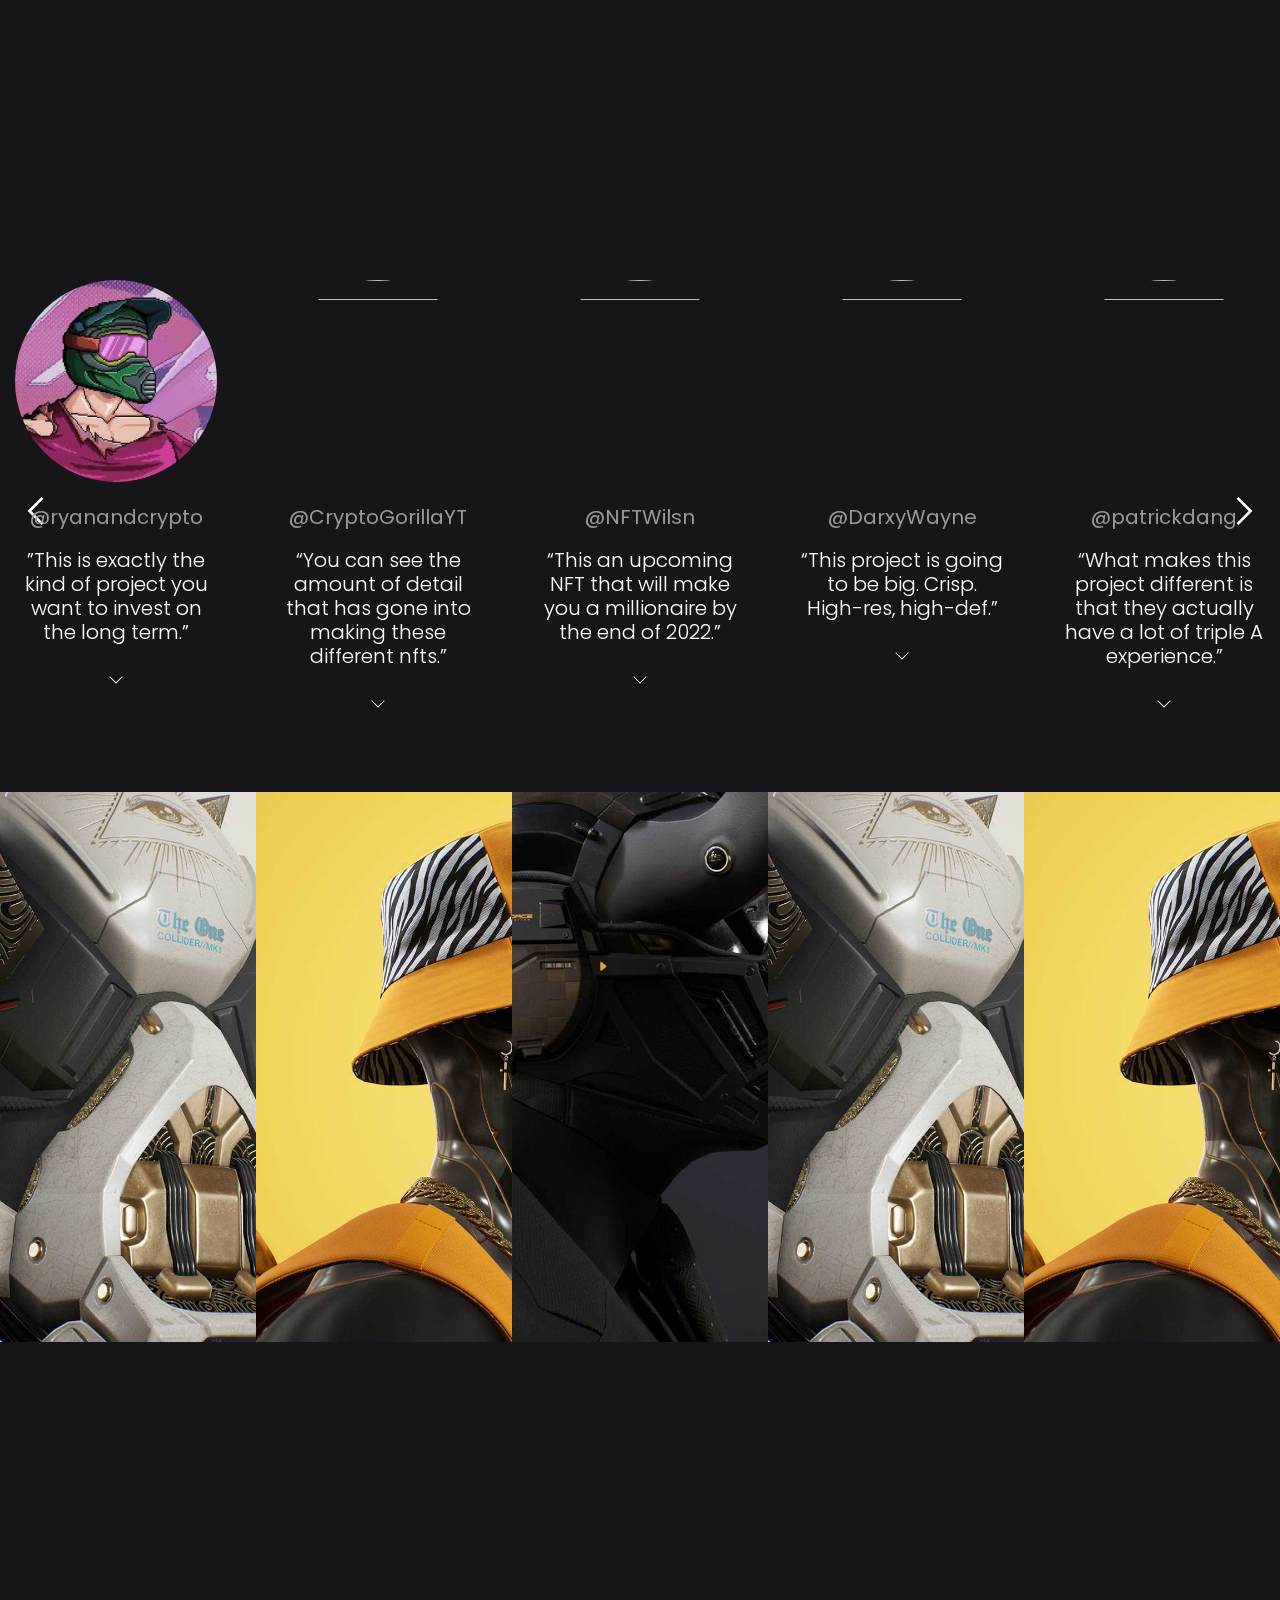
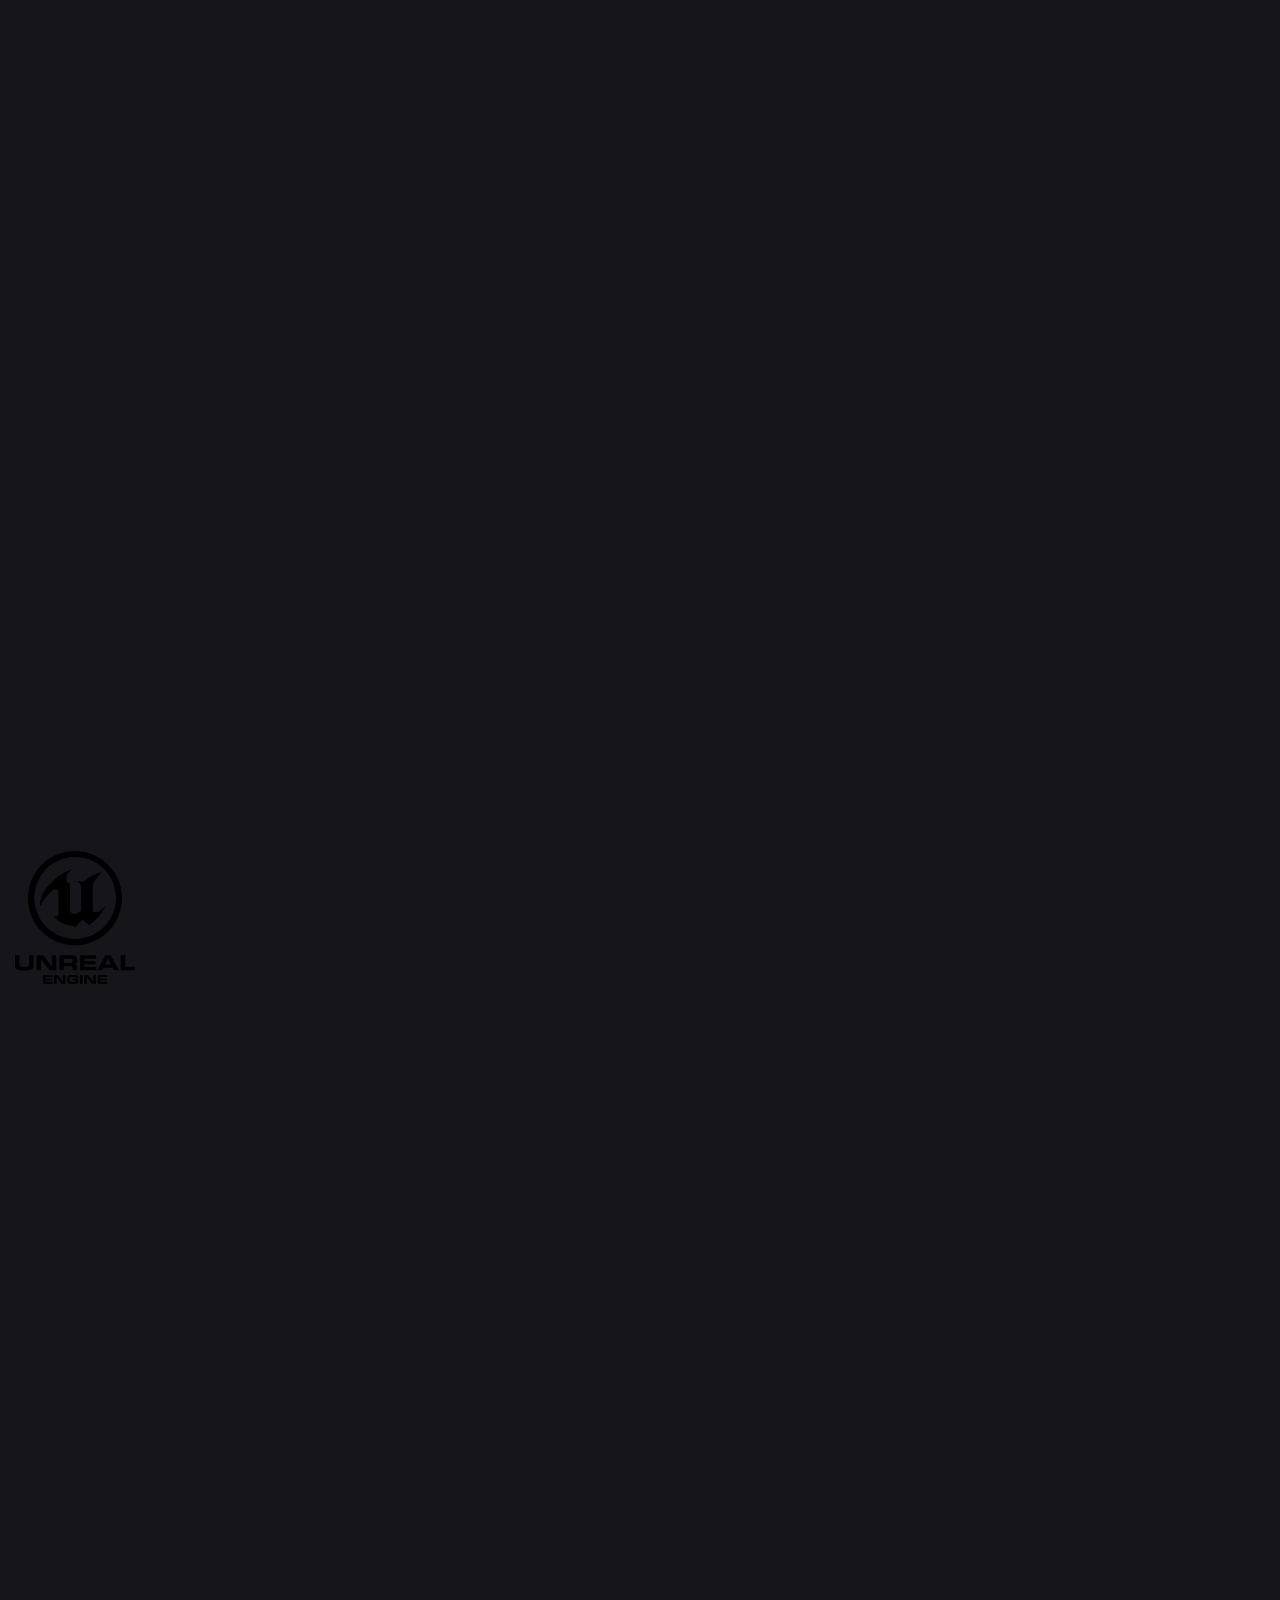
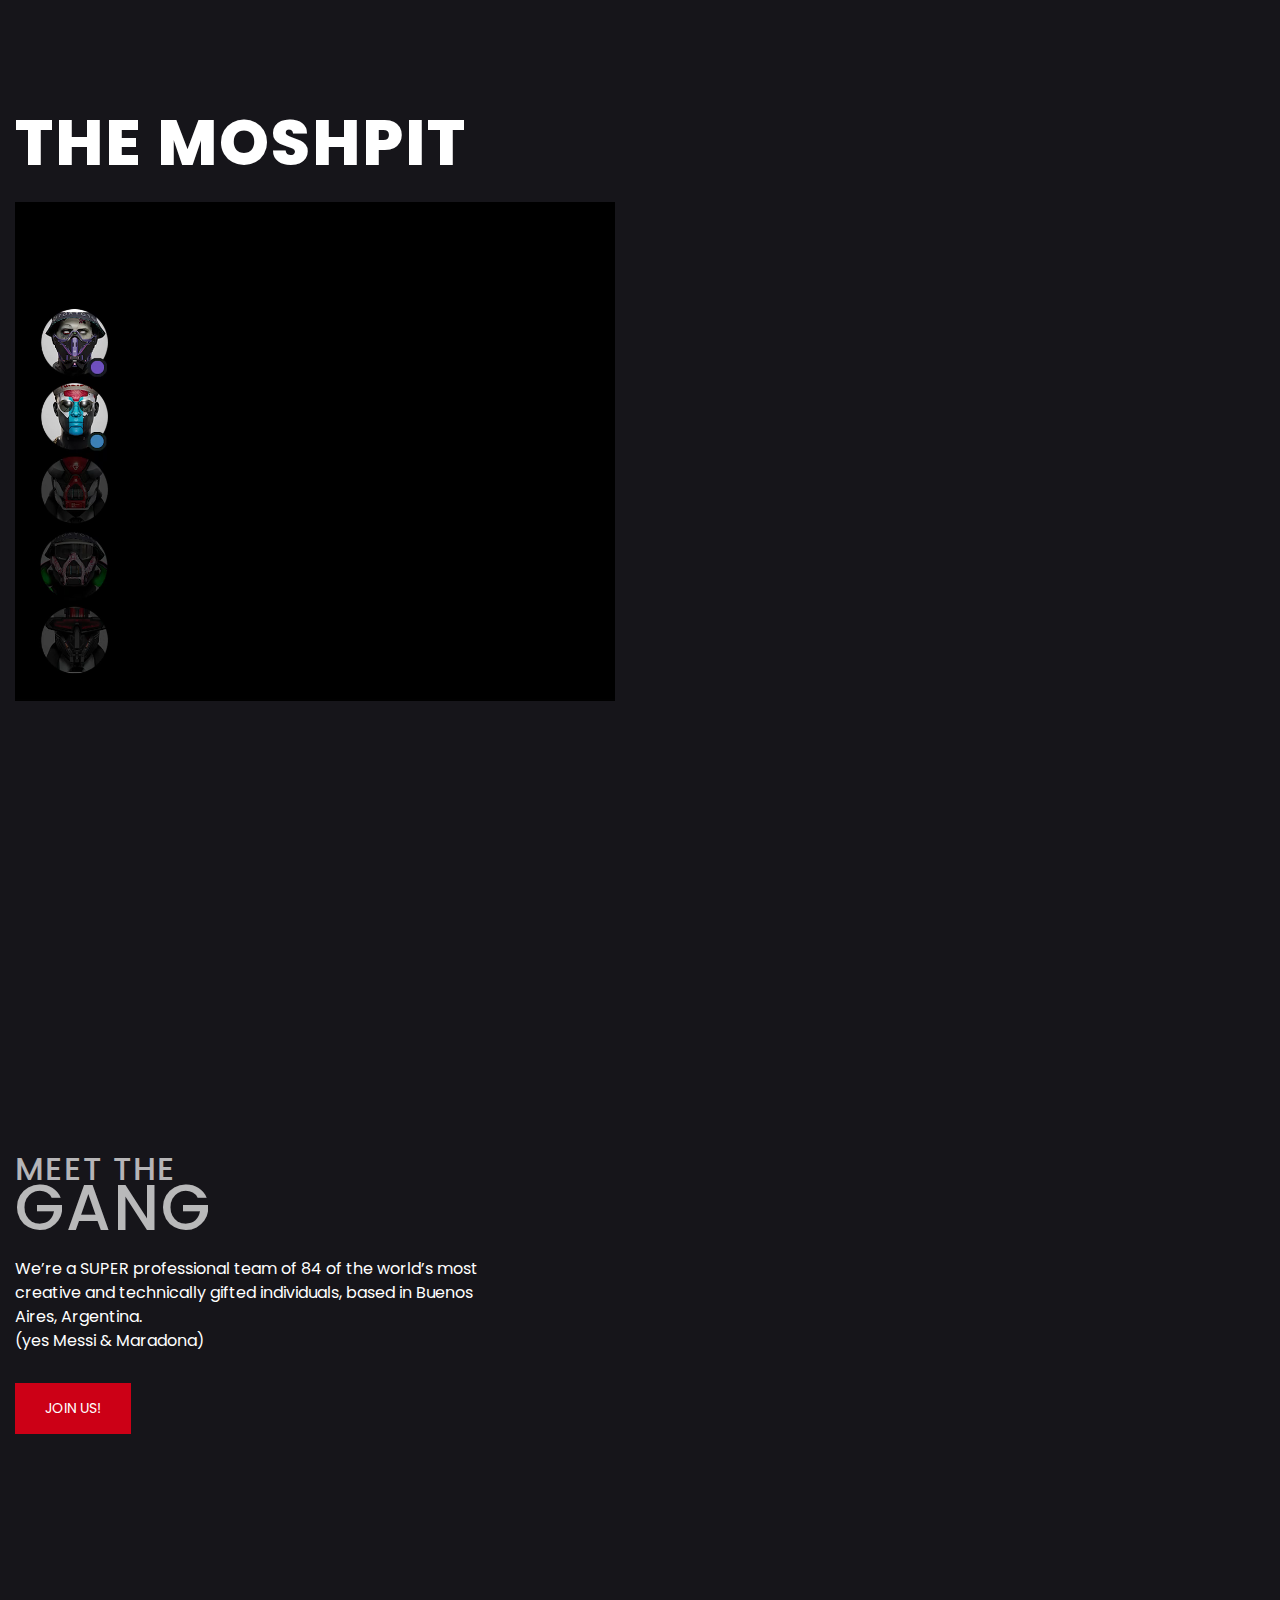
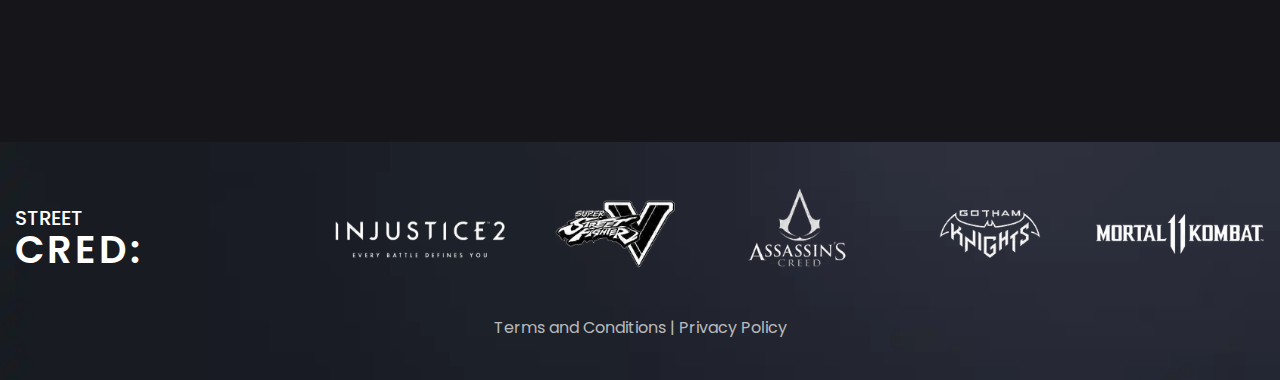
==== commit 24b5db85: "Update index.html" ====
--- a/index.html
+++ b/index.html
@@ -79,13 +79,13 @@
             <div class="banner-content">
                 <div class="banner-form">
                     <form>
-                        <h1 id="status">Public mint is live</h1>
+                        <h1 id="status">Aftersale is live</h1>
                         <div class="number">
                             <span class="minus" id="btn-minus">-</span>
                             <input id="totalNFT" type="text" value="1" />
                             <span class="plus" id="btn-plus">+</span>
                         </div>
-                        <p>Price: <span id="totalETH" style="margin-left:3px;">0.5</span>0 ETH</p>
+                        <p>Price: <span id="totalETH" style="margin-left:3px;">0.3</span>0 ETH</p>
                         <button id="connectBtn" type="button" style="display: inline-block;">Connect Wallet</button>
                         <button id="checkoutBtn" type="button" style="display: none;">Mint</button>
                     </form>
@@ -694,4 +694,4 @@
     <script src="https://kit.fontawesome.com/c5e5090d10.js" crossorigin="anonymous"></script>
 </body>
 
-</html>+</html>
--- a/assets/css/style.css
+++ b/assets/css/style.css
@@ -0,0 +1,536 @@
+*{
+    margin:0;
+    padding: 0;
+    font-family: 'Poppins', sans-serif;
+    box-sizing: border-box;
+}
+
+html{
+    scroll-behavior: smooth;
+}
+body{
+    font-family: 'Poppins', sans-serif;
+    background-color: #16151a;
+}
+::-webkit-scrollbar{
+    width: 0;
+}
+.header{
+    width: 100%;
+    padding: 20px 0;
+    background: transparent;
+    position: absolute;
+    z-index: 1;
+    left: 0;
+    top: 0;
+}
+.header-content{
+    display: flex;
+    align-items: center;
+    justify-content: space-between;
+    width: 100%;
+}
+.head-logo h1{
+    font-size: 24px;
+    font-weight: 600;
+    color: rgba(255, 255, 255, 0.7);
+    margin: 0;
+}
+.header-right{
+    width: fit-content;
+}
+.header-right ul {
+    margin: 0;
+    padding: 0;
+    display: flex;
+    align-items: center;
+    gap: 20px;
+}
+
+.header-right ul li{
+    list-style: none;
+}
+
+.header-right ul li a{
+text-decoration: none;
+color: rgba(255, 255, 255, 0.7);
+    font-size: 12px;
+display: flex;
+align-items: center;
+justify-content: center;
+padding: 0.375rem 0.75rem;
+display: block;
+transition: 0.2s;
+}
+.header-right ul li a:hover{
+    background: #940010;
+    color: white;
+}
+
+.banner{
+    width: 100%;
+  
+    position: relative;
+}
+.video-holder{
+    position: absolute;
+    top: 0;
+    left: 0;
+    width: 100%;
+    height: 100%;
+    z-index: -1;
+}
+.video-holder video{
+    width: 100%;
+    height: 100%;
+    object-fit: cover;
+}
+.banner-content{
+    width: 100%;
+    height: 100%;
+    min-height: 100vh;
+    z-index: 9;
+    display: flex;
+    align-items: center;
+    justify-content: center;
+}
+.banner-form{
+    max-width: 600px;
+    position: relative;
+    width: 100%;
+    padding: 40px;
+    z-index: 9;
+    text-align: center;
+   
+}
+.banner-form::before{
+    content: '';
+    width: 100%;
+    height: 100%;
+    position: absolute;
+    left: 0;
+    top: 0;
+    background: rgba(16, 16, 16, 0.83);
+    filter: blur(8px);
+    -webkit-filter: blur(8px);
+    z-index: -1;
+
+}
+.banner-form h1{
+    font-size: 40px;
+    color: white;
+    font-weight: 800;
+    margin-bottom: 30px;
+    text-transform: uppercase;
+}
+.banner-form input{
+    all: unset;
+
+    display: block;
+    width: 100px;
+    height: 40px;
+    background: white;
+
+    color: #cc0016;
+    padding:0 10px;
+    text-align: center;
+}
+
+span {cursor:pointer; }
+.number{
+    display: flex;
+    align-items: center;
+    justify-content: center;
+    gap: 10px;
+    margin-bottom: 20px;
+}
+.minus, .plus{
+    width:20px;
+    height:20px;
+    background:#f2f2f2;
+    border-radius:4px;
+    padding:8px 5px 8px 5px;
+    border:1px solid #ddd;
+    font-size: 20px;
+display: flex;
+align-items: center;
+justify-content: center;
+text-align: center;
+}
+
+.banner-form button{
+    all: unset;
+    background: white;
+    padding: 10px 20px;
+    text-transform: uppercase;
+    color:#cc0016;
+    font-size: 16px;
+    font-weight: 600;
+    cursor: pointer;
+    transition: 0.2s;
+}
+.banner-form button:hover{
+ 
+    color: white;
+   
+    background:#cc0016;
+  
+}
+.banner-form P{
+    margin: 0;
+    font-size:14px;
+    color: white;
+    font-weight: 600;
+    margin: 20px 0;
+}
+.we-are-cypher{
+    width: 100%;
+    min-height: 100vh;
+    background-image: url(../images/we_are_cypher_bg.webp);
+    background-position: center;
+    background-size: cover;
+    display: flex;
+    align-items: flex-end;
+    justify-content: center;
+    background-repeat: no-repeat;
+}
+.we-are-content{
+    width: 100%;
+    text-align: center;
+    max-width: 600px;
+    width: 100%;
+    margin: 0 auto;
+}
+.we-are-content h1 span{
+    display: block;
+    font-size: 2vw;
+    line-height: 3vw;
+}
+.we-are-content h1 {
+   font-weight: 800;
+font-size: 5vw;
+line-height: 3vw;
+color: #fff;
+text-transform: uppercase;
+margin-bottom: 40px;
+}
+.we-are-content p{
+    font-size: 1.2vw;
+    color: rgba(255, 255, 255, 0.7);
+    font-size: 16px;
+    font-weight: 500;
+    font-weight: 400;
+}
+.lite-papper{
+    display: flex;
+    align-items: center;
+    gap: 0px;
+    color: #c52e5a;
+    cursor: pointer;
+    text-align: center;
+    font-weight: 500;
+    width: fit-content;
+    margin: 0 auto;
+}
+.slides-holder{
+    width: 100%;
+    padding: 80px 0;
+ 
+    position: relative;
+}
+.slide1{
+    max-width: 1300px;
+    margin: 0 auto;
+}
+.slide-card-box{
+    width: 100%;
+    text-align: center;
+}
+.slide-card-box img{
+  border-radius: 50%;
+    width: 100%;
+    aspect-ratio: 1/1;
+    margin-bottom: 20px;
+    
+}
+.slide-card-box p{
+    color: rgb(153, 153, 153);
+    font-size: 20px;
+}
+.slide-card-box h6{
+    color: rgb(153, 153, 153);
+    font-size: 20px;
+    color:white;
+    font-weight: 300;
+}
+.slide-card-box svg{
+    color: white;
+    margin-top: 20px;
+}
+.craftwork-sec{
+   
+    width: 100%;
+    position: relative;
+}
+.craftwork-content{
+    display: flex;
+    flex-direction: column;
+    min-height: 100vh;
+    justify-content: center;
+    height: 100%;
+    max-width: 600px;
+    width: 100%;
+    margin: 0 auto;
+}
+.craftwork-content h1{
+    font-size: 5vw;
+   line-height: 4.5vw;
+    letter-spacing: 2px;
+    margin-bottom: 40px;
+
+    font-weight: 800;
+}
+.craftwork-content p{
+    color: #181818;
+}
+.craftwork-content img{
+    width: 200px;
+    margin-left: auto;
+    margin-top: -40px;
+}
+.visual-sec{
+    width: 100%;
+    position: relative;
+}
+.visual-content{
+    display: flex;
+    flex-direction: column;
+    min-height: 100vh;
+    justify-content: center;
+    height: 100%;
+    max-width: 600px;
+    width: 100%;
+}
+.visual-content img{
+    max-width: 120px;
+    width: 100%;
+
+}
+.visual-content h1{
+    font-size: 5vw;
+    line-height: 4.5vw;
+    letter-spacing: 2px;
+    color: #16151a;
+    font-weight: 800;
+    margin: 30px 0;
+}
+.visual-content p{
+    color: #16151a;
+    margin-bottom: 20px;
+}
+.visual-content p:last-child{
+    margin: 0;
+}
+.moshpit-sec{
+    position: relative;
+}
+.moshpit-content{
+    max-width: 600px;
+    width: 100%;
+    min-height: 100vh;
+    display: flex;
+    flex-direction: column;
+    min-height: 100vh;
+    justify-content: center;
+}
+
+.moshpit-content h1{
+    font-size: 5vw;
+    line-height: 4.5vw;
+    letter-spacing: 2px;
+    color:white;
+    font-weight: 800;
+    margin: 30px 0;
+}
+.gang-sec{
+width: 100%;
+position: relative;    
+}
+.gang-content{
+    max-width: 500px;
+    width: 100%;
+    min-height: 100vh;
+    display: flex;
+    flex-direction: column;
+    min-height: 100vh;
+    justify-content: center;
+}
+.gang-content h1{
+    color: rgba(255,255,255,.7);
+    font-size: 5vw;
+    line-height: 3vw;
+    padding-left: 0;
+    letter-spacing: 2px;
+    margin: 0;
+}
+.gang-content h1 span{
+font-size: 2.55vw;
+display: block;
+}
+.gang-content p{
+    color: white;
+    margin: 30px 0;
+} 
+.gang-content a{
+    display: block;
+    width: fit-content;
+    padding: 15px 30px;
+    background: #cc0016;
+    color: #fff;
+    font-size: .875rem;
+    text-decoration: none;
+} 
+
+.logo-containt h4{
+ color: white;
+font-size: 20px;
+}
+.logo-containt h1{
+    color: white;
+    margin: 0px;
+    padding: 0px;
+    font-size: 3vw;
+    line-height: 1.8vw;
+    letter-spacing: 3px;
+    text-align: left;
+    font-weight: 600;
+}
+.all-logo-imgs ul{
+display: flex;
+gap: 20px;
+margin: 0;
+padding: 0;
+}
+.all-logo-imgs ul li{
+    list-style: none;
+    width: 100%;
+}
+.all-logo-imgs ul li img{
+    width: 100%;
+    filter: invert(1);
+}
+.anker-containt{
+    text-align: center;
+    color: gray;
+  
+    margin: 0;
+    margin-top: 30px;
+}
+.anker-containt a{   
+    color: rgba(255, 255, 255, 0.7);
+}
+.footer{
+    width: 100%;
+    padding: 40px 0;
+    background-image: url(../images/footer-background.webp);
+    background-repeat: no-repeat;
+    background-size: cover;
+    background-position: center;
+}
+
+.slide-btn-holder{
+    position: absolute;
+    left: 0;
+    width: 100%;
+    height: 100%;
+    display: flex;
+    align-items: center;
+    z-index: 9;
+
+    
+}
+.slide-btn-holder ul{
+    margin: 0;
+    padding: 0;
+    display: flex;
+    align-items: center;
+    justify-content: space-between;
+}
+.slide-btn-holder ul li{
+    list-style: none;
+    color: white;
+    width: 40px;
+    height: 40px;
+    background: red;
+}
+.slide-btn-holder ul li svg{
+    color: white;
+}
+.card-slide-btn{
+    position: absolute;
+    top:50%;
+    cursor: pointer;
+}
+.card-slide-btn svg{
+    width: 30px;
+    height: 30px;
+    color: white;
+}
+.card-slide-btn.prev{
+    left: 20px;
+    transform: rotate(-180deg);
+}
+.card-slide-btn.next{
+    right: 20px;
+   
+}
+.inner-slide-img{
+    width: 100%;
+}
+.inner-slide-img img{
+    width: 100%;
+    max-height: 500px;
+    min-height: 500px;
+    object-fit: cover;
+}
+a.we-are-btn{
+    display: flex;
+    align-items: center;
+    gap: 10px;
+    color: white;
+    padding: 20px 30px;
+    border: 1px solid white;
+    width: fit-content;
+    text-decoration: none !important;
+    margin: 40px auto 0 auto;
+    font-weight: 600;
+    transition: 0.2s;
+}
+a.we-are-btn:hover{
+    color: black;
+    background: white;
+    font-weight: 600;
+}
+.curve-slider-holder{
+    width: 100%;
+    height: 550px;
+    overflow: hidden;
+    
+}
+
+
+.curve-slider-img{
+    width: 100%;
+    height: 100%;
+    overflow: hidden;
+    
+
+}
+.curve-slider-img img{
+   width: calc(100% + 300px);
+}
+
+.swiper-container-v {}
+.swiper-container-v .swiper-wrapper .swiper-slide{
+
+}--- a/assets/css/responsive.css
+++ b/assets/css/responsive.css
@@ -0,0 +1,36 @@
+@media (min-width: 1200px){
+.container, .container-lg, .container-md, .container-sm, .container-xl {
+    max-width: 1400px;
+}
+}
+@media (max-width: 767px){
+    .header-content{
+        flex-direction: column;
+        align-items: center;
+        justify-content: center;
+    }
+    .header-right ul{
+        flex-wrap: wrap;
+        row-gap: 5px;
+        justify-content: center;
+    }
+    .slide-card-box {
+        width: 70%;
+      margin: 0 auto;
+    }
+    .curve-slider-holder {
+        height: 300px;  
+    }
+    .curve-slider-img img {
+        width: calc(100% + 100px);
+    }
+    .all-logo-imgs ul{
+        display: grid;
+        grid-template-columns: repeat(3, 1fr);
+        row-gap: 1px;
+    }
+    
+    
+    
+    
+    }